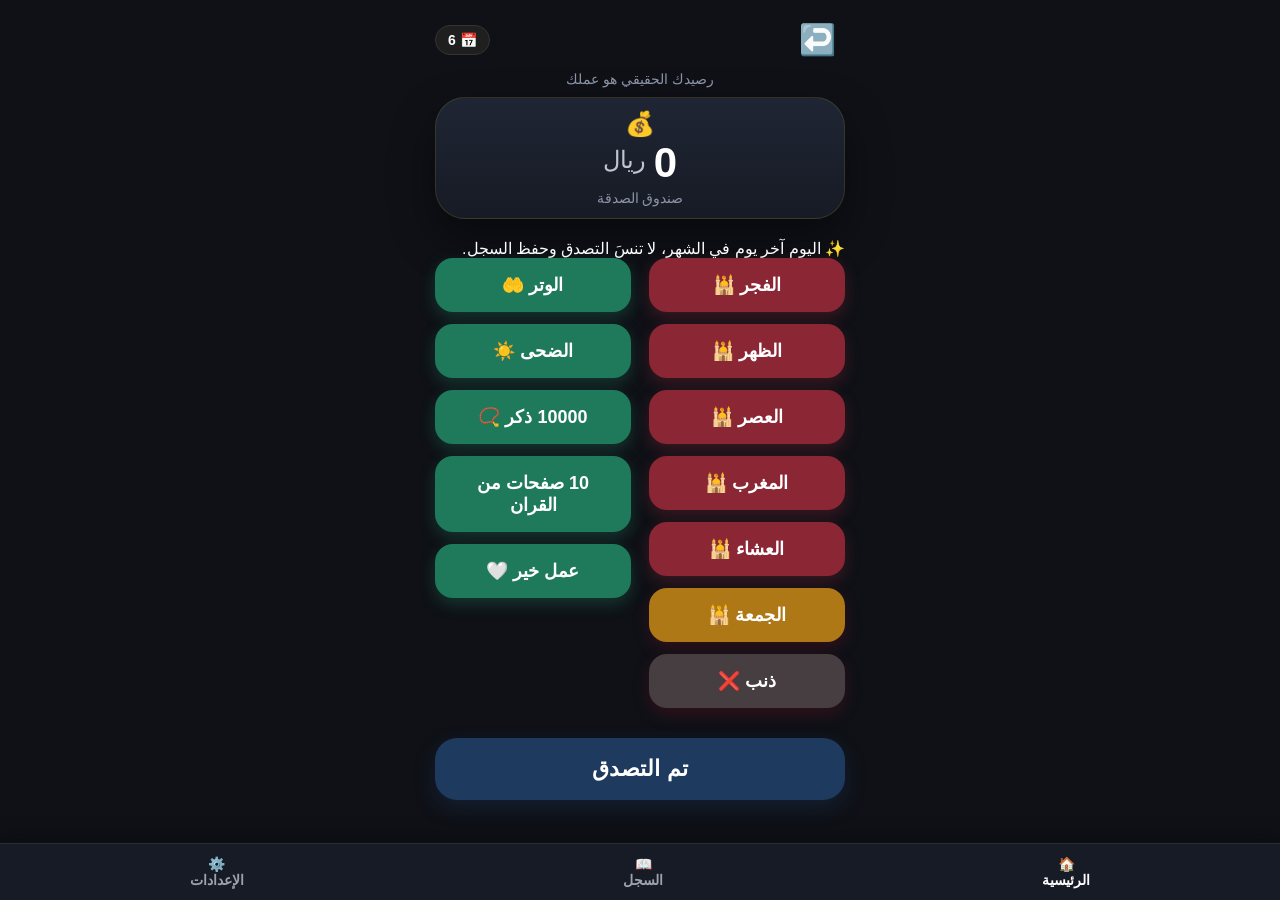
==== index.html @ b83147dc "Update index.html" ====
<!DOCTYPE html>
<html lang="ar" dir="rtl">

<head>
    <meta charset="UTF-8">
    <meta name="viewport" content="width=device-width, initial-scale=1.0">
    <title>ميزان</title>

<link rel="manifest" href="manifest.json">
<link rel="apple-touch-icon" href="icon.png">
<meta name="theme-color" content="#0f1117">
<link rel="stylesheet" href="style.css">
<meta name="apple-mobile-web-app-capable" content="yes">
<meta name="apple-mobile-web-app-status-bar-style" content="black">
    
</head>

<body>

    <div class="container">

        <!-- عنوان التطبيق -->
<header>

    <div class="header">
        <button id="undoBtn" class="undo-btn">↩️</button>
        <div id="dayBadge" class="day-badge">📅 17</div>
        
    </div>

    <p class="app-title">
        رصيدك الحقيقي هو عملك
    </p>

</header>

        <!-- صندوق الرصيد -->
        <section class="money-box">

    <div class="money-icon">
        💰
    </div>

    <div class="balance-area">

        <span id="balanceNumber" class="balance-number">
            0
        </span>

        <span class="currency">
            ريال
        </span>

    </div>

    <p class="balance-title">
        صندوق الصدقة
    </p>

</section>

<div id="monthReminder" class="month-reminder">
    ✨ اليوم آخر يوم في الشهر، لا تنسَ التصدق وحفظ السجل.
</div>

        <!-- الأزرار -->
        <section class="buttons">

            <!-- اليمين -->
            <div class="right-column">

                <button id="fajr" class="btn danger">
             الفجر 🕌
                </button>

                <button id="dhuhr" class="btn danger">
                     الظهر 🕌 
                </button>

                <button id="asr" class="btn danger">
                     العصر 🕌 
                </button>

                <button id="maghrib" class="btn danger">
                     المغرب 🕌
                </button>

                <button id="isha" class="btn danger">
                     العشاء 🕌
                </button>
                
                <button id="jumuah" class="btn jum">
     الجمعة 🕌
                </button>

                <button id="sin" class="btn sin">
                     ذنب ❌
                </button>

            </div>

            <!-- اليسار -->
            <div class="left-column">

                <button id="witr" class="btn good">
                     الوتر 🤲
                </button>

                <button id="duha" class="btn good">
                     الضحى ☀️
                </button>

                <button id="zikr" class="btn good">
                     10000 ذكر 📿
                </button>

                <button id="quran" class="btn good">
                     10 صفحات من القران
                </button>

                <button id="good" class="btn good">
                     عمل خير 🤍
                </button>

            </div>

        </section>

        <!-- زر التصدق -->

        <button id="donate" class="donate-btn">
            تم التصدق
        </button>

    </div>

    <script src="script.js"></script>


<nav class="bottom-nav">

    <a href="index.html" class="active">
        🏠<br>الرئيسية
    </a>

    <a href="history.html">
        📖<br>السجل
    </a>

    <a href="settings.html">
        ⚙️<br>الإعدادات
    </a>

</nav>

</body>
</html>
---- style.css ----
*{
    margin:0;
    padding:0;
    box-sizing:border-box;
    font-family:-apple-system,BlinkMacSystemFont,"Segoe UI",sans-serif;
}

body{
    background:#0f1117;
    color:#fff;
    min-height:100vh;
    display:flex;
    justify-content:center;
    align-items:flex-start;
    padding-top:4px;
}

.container{
    width:100%;
    max-width:450px;
    padding:8px 20px 20px;
    padding-bottom:90px;
}


header h1{
    font-size:40px;
    font-weight:800;
    letter-spacing:.5px;
    margin:0;
}

.money-box{
    background:linear-gradient(180deg,#1f2534,#171b25);
    border:1px solid rgba(255,215,0,.12);
    border-radius:30px;
    padding:12px 20px;
    text-align:center;
    margin-bottom:20px;
    box-shadow:0 20px 45px rgba(0,0,0,.45);
}

.money-icon{
    font-size:24px;
    margin-bottom:4px;
}

.balance-area{
    display:flex;
    justify-content:center;
    align-items:flex-end;
    gap:8px;
}

.balance-number{
    font-size:42px;
    font-weight:800;
    color:#ffffff;
    line-height:1;
}

.currency{
    font-size:24px;
    color:#bfc5d2;
    margin-bottom:10px;
}

.balance-title{
    margin-top:6px;
    color:#8b94a7;
    font-size:14px;
}

.buttons{
    display:flex;
    justify-content:space-between;
    gap:18px;
}

.right-column,
.left-column{
    display:flex;
    flex-direction:column;
    gap:12px;
    width:50%;
}

.btn{
    border:none;
    border-radius:18px;
    padding:16px;
    font-size:18px;
    cursor:pointer;
    transition:.25s;
    font-weight:600;
}

.btn:active{
    transform:scale(.96);
}

.danger{
    background:#8B2635;
    color:#fff;
    box-shadow:0 6px 15px rgba(139,38,53,.35);
}

.jum{
    background:#AF7817;
    color:#fff;
    box-shadow:0 6px 15px rgba(92,18,32,.45);
}

.good{
    background:#1F7A5C;
    color:#fff;
    box-shadow:0 6px 15px rgba(31,122,92,.35);
}

.sin{
    background:#463E41;
    color:#fff;
    box-shadow:0 6px 15px rgba(92,18,32,.45);
}

.donate-btn{
    width:100%;
    margin-top:30px;
    border:none;
    border-radius:22px;
    padding:18px;
    font-size:22px;
    font-weight:bold;
    background:#1E3A5F;
    color:#fff;
    cursor:pointer;
    transition:.25s;
    box-shadow:0 8px 20px rgba(30,58,95,.35);
}

.donate-btn:active{
    transform:scale(.97);
    background:#18314F;
}

@media(max-width:430px){

.balance{
    font-size:42px;
}

.btn{
    border-radius:22px;
padding:18px;
font-size:17px;
font-weight:700;
transition:.2s ease;
}

}

.bottom-nav{
    position:fixed;
    bottom:0;
    left:0;
    width:100%;
    background:#171b25;
    display:flex;
    justify-content:space-around;
    padding:12px 0;
    border-top:1px solid rgba(255,255,255,.08);
    box-shadow:0 -5px 20px rgba(0,0,0,.35);
}

.bottom-nav a{
    color:#9CA3AF;
    text-decoration:none;
    text-align:center;
    font-size:14px;
    font-weight:600;
}

.bottom-nav a.active{
    color:#ffffff;
}


.header{
    display:flex;
    justify-content:space-between;
    align-items:center;
    margin-bottom:4px;
}

.undo-btn{
    width:55px;
    height:55px;
    border:none;
    background:transparent;
    font-size:30px;
    cursor:pointer;
}

.app-title{
    text-align:center;
    color:#8b94a7;
    font-size:14px;
    font-weight:500;
    margin-bottom:10px;
}

.day-badge{
    background:#1f1f1f;
    color:#fff;
    border:1px solid #333;
    padding:6px 12px;
    border-radius:20px;
    font-size:14px;
    font-weight:600;
    transition:.3s;
}

.day-badge.last-day{
    background:#d4af37;
    color:#111;
    border-color:#d4af37;
    box-shadow:0 0 12px rgba(212,175,55,.5);
}
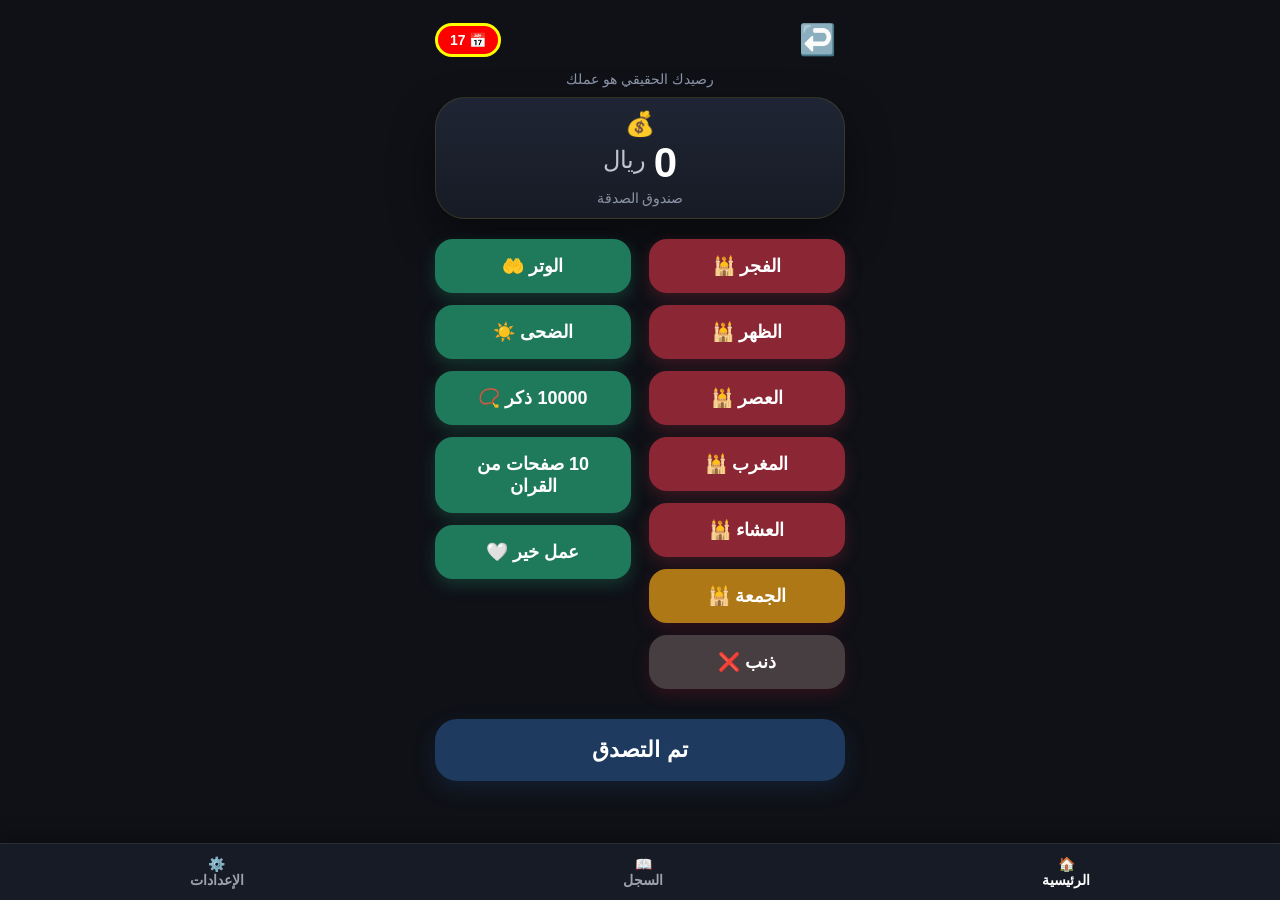
==== commit ae487d5e: "Update index.html" ====
--- a/index.html
+++ b/index.html
@@ -24,7 +24,7 @@
 
     <div class="header">
         <button id="undoBtn" class="undo-btn">↩️</button>
-        <div id="dayBadge" class="day-badge">📅 17</div>
+        <div id="dayBadge" class="day-badge last-day">📅 17</div>
         
     </div>
 
--- a/style.css
+++ b/style.css
@@ -221,8 +221,19 @@
 }
 
 .day-badge.last-day{
+    background:red !important;
+    color:white !important;
+    border:3px solid yellow !important;
+}
+
+.month-reminder{
+    display:none;
     background:#d4af37;
     color:#111;
-    border-color:#d4af37;
-    box-shadow:0 0 12px rgba(212,175,55,.5);
+    padding:12px;
+    margin:15px 0;
+    border-radius:12px;
+    text-align:center;
+    font-weight:bold;
+    box-shadow:0 0 12px rgba(212,175,55,.35);
 }
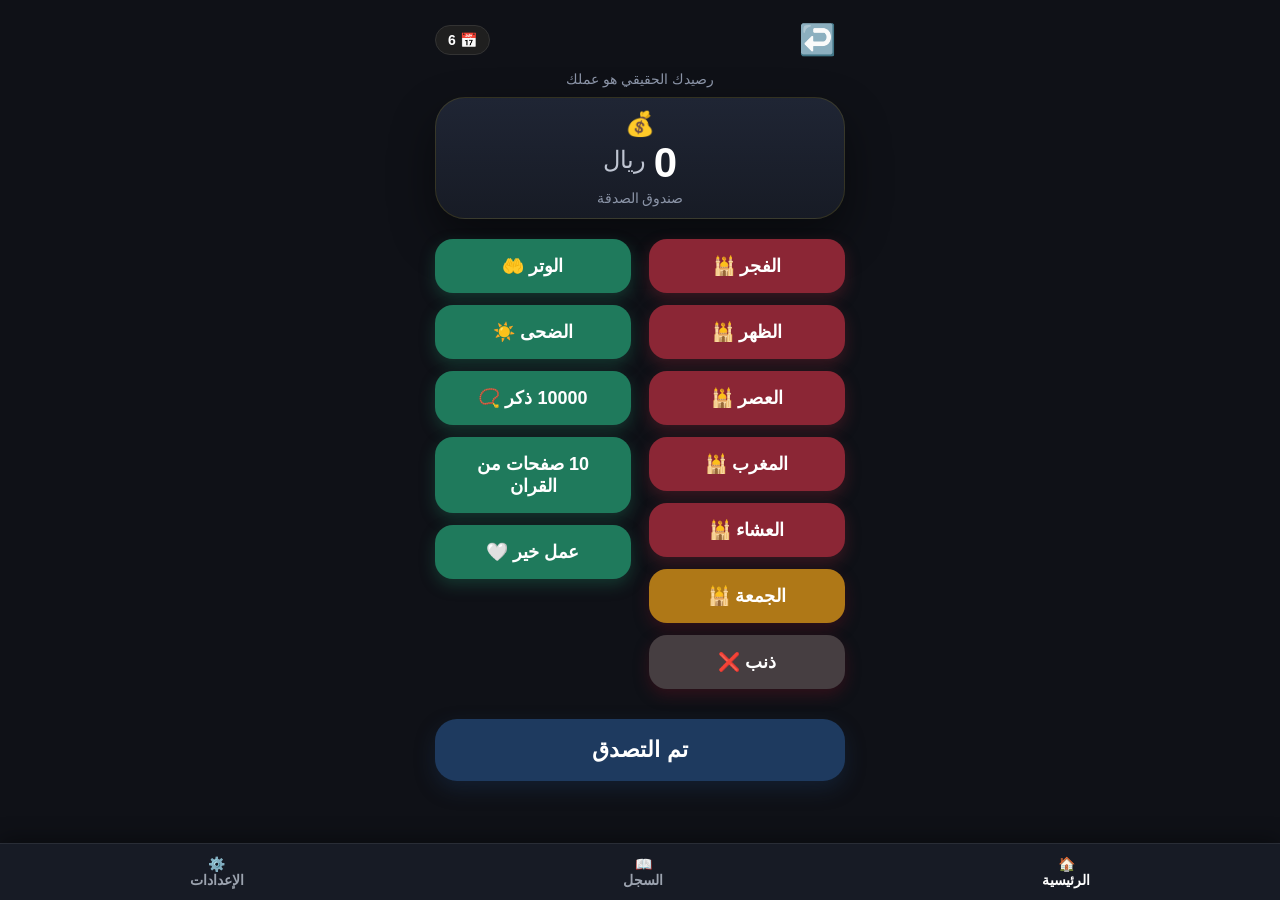
==== commit c5c7a196: "Update index.html" ====
--- a/index.html
+++ b/index.html
@@ -24,7 +24,7 @@
 
     <div class="header">
         <button id="undoBtn" class="undo-btn">↩️</button>
-        <div id="dayBadge" class="day-badge last-day">📅 17</div>
+        <div id="dayBadge" class="day-badge">📅 17</div>
         
     </div>
 
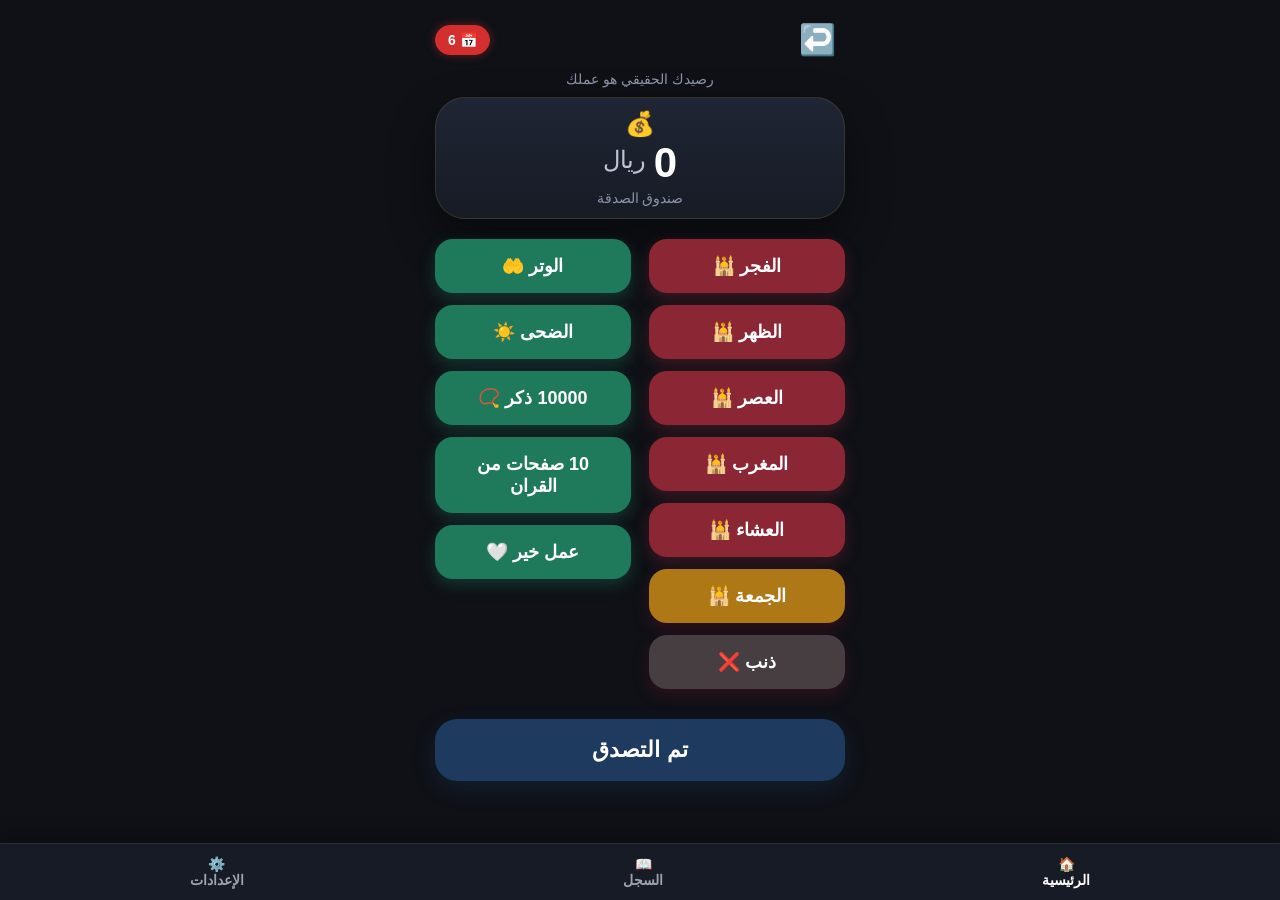
==== commit 78ba13e5: "Update index.html" ====
--- a/index.html
+++ b/index.html
@@ -24,7 +24,7 @@
 
     <div class="header">
         <button id="undoBtn" class="undo-btn">↩️</button>
-        <div id="dayBadge" class="day-badge">📅 17</div>
+        <div id="dayBadge" class="day-badge">17</div>
         
     </div>
 
--- a/style.css
+++ b/style.css
@@ -221,11 +221,11 @@
 }
 
 .day-badge.last-day{
-    background:red !important;
-    color:white !important;
-    border:3px solid yellow !important;
-}
-
+    background:#d32f2f;
+    color:#fff;
+    border:1px solid #d32f2f;
+    box-shadow:0 0 10px rgba(211,47,47,.45);
+}
 .month-reminder{
     display:none;
     background:#d4af37;
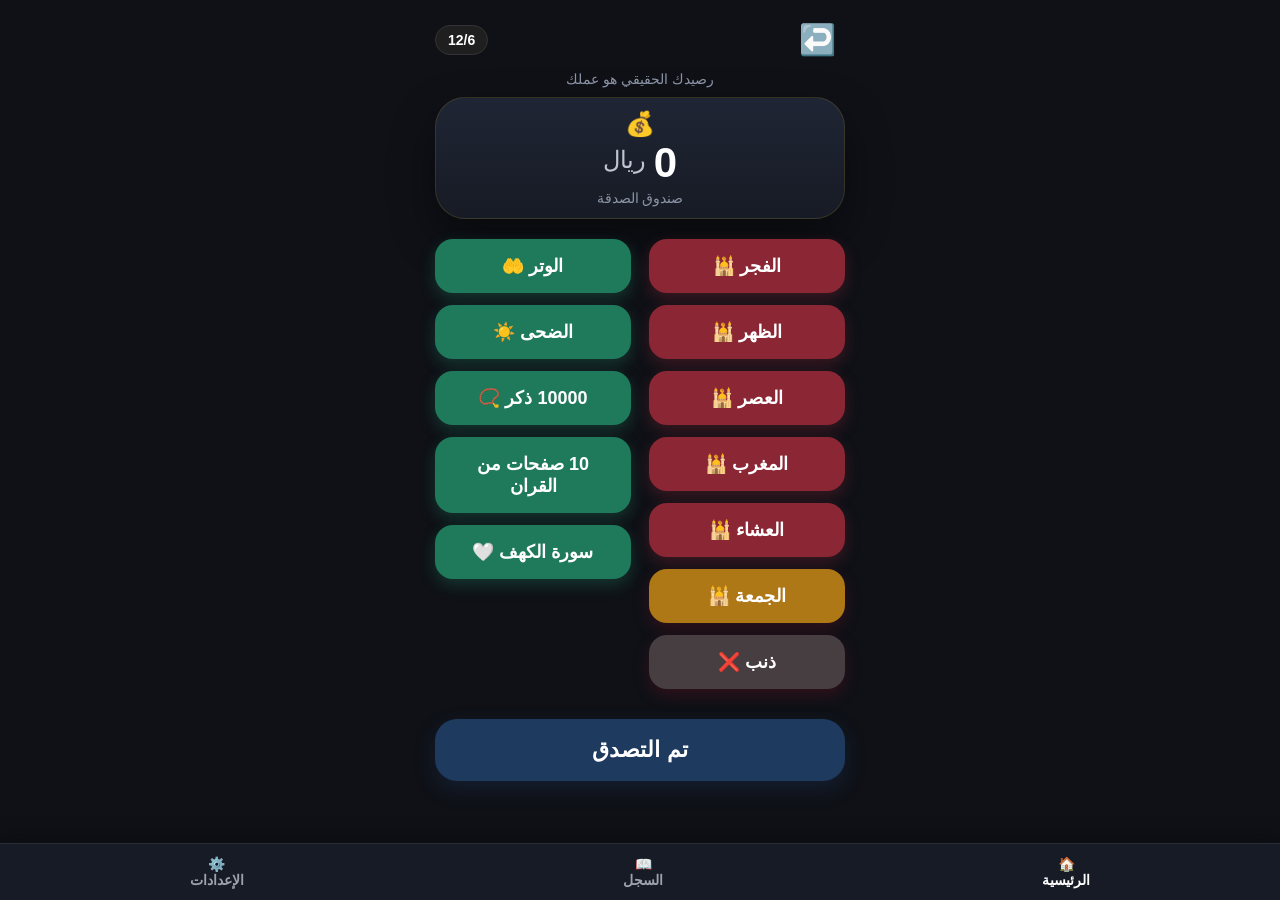
==== commit c8e661b1: "Update index.html" ====
--- a/index.html
+++ b/index.html
@@ -119,7 +119,7 @@
                 </button>
 
                 <button id="good" class="btn good">
-                     عمل خير 🤍
+                     سورة الكهف 🤍
                 </button>
 
             </div>
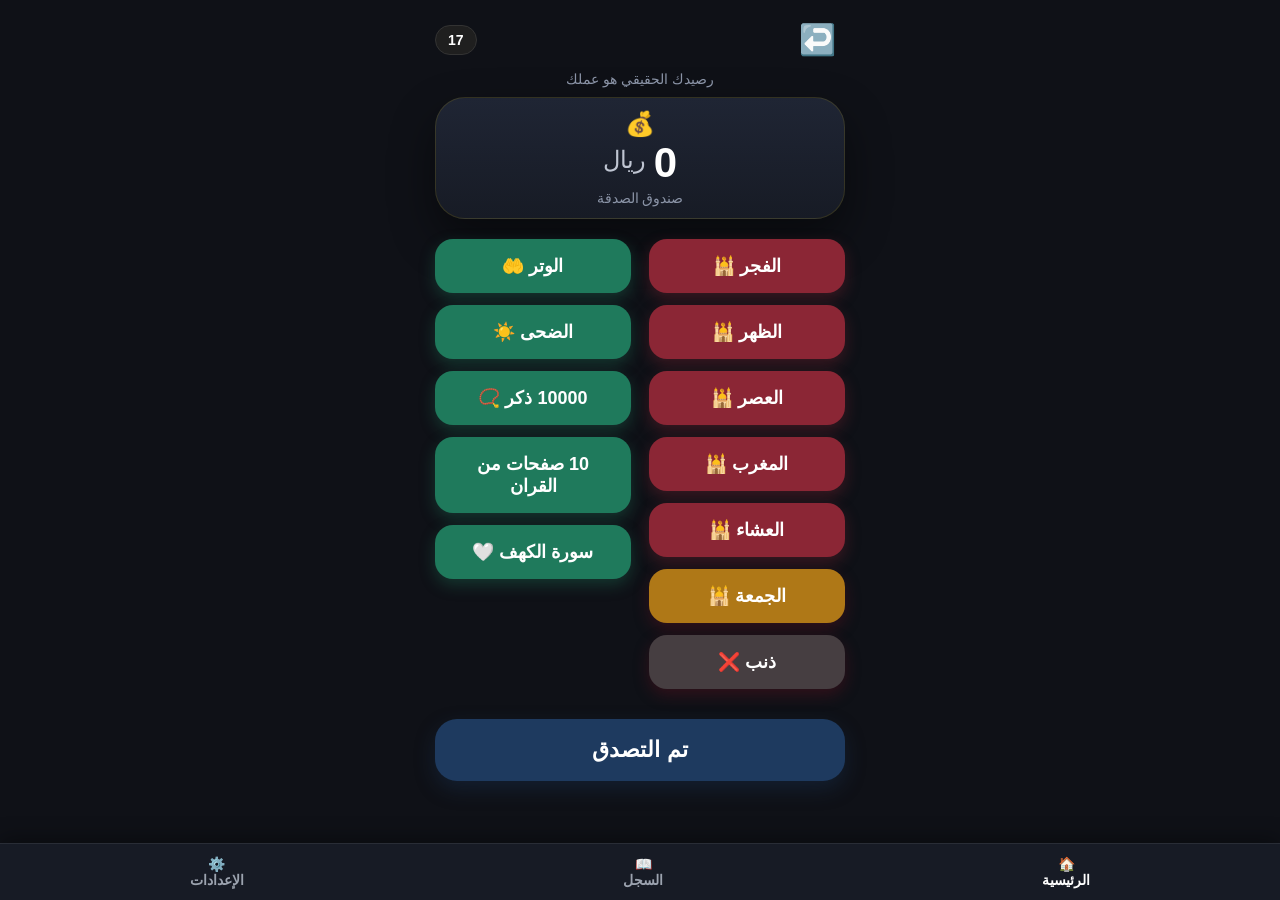
==== commit c5c0fa9b: "Update index.html" ====
--- a/index.html
+++ b/index.html
@@ -118,7 +118,7 @@
                      10 صفحات من القران
                 </button>
 
-                <button id="good" class="btn good">
+                <button id="khf" class="btn good">
                      سورة الكهف 🤍
                 </button>
 
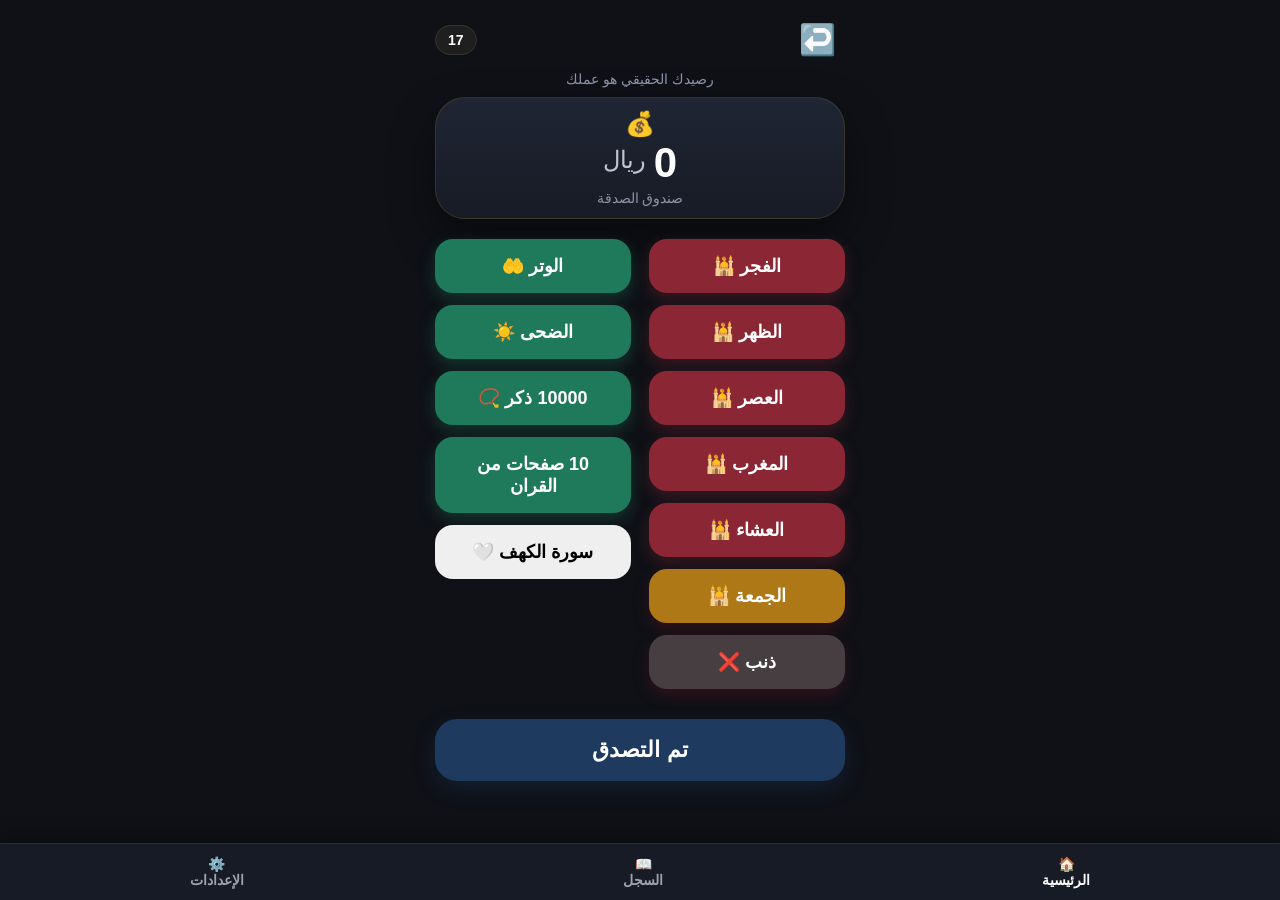
==== commit e1929c2e: "Update index.html" ====
--- a/index.html
+++ b/index.html
@@ -118,7 +118,7 @@
                      10 صفحات من القران
                 </button>
 
-                <button id="khf" class="btn good">
+                <button id="khf" class="btn khf">
                      سورة الكهف 🤍
                 </button>
 
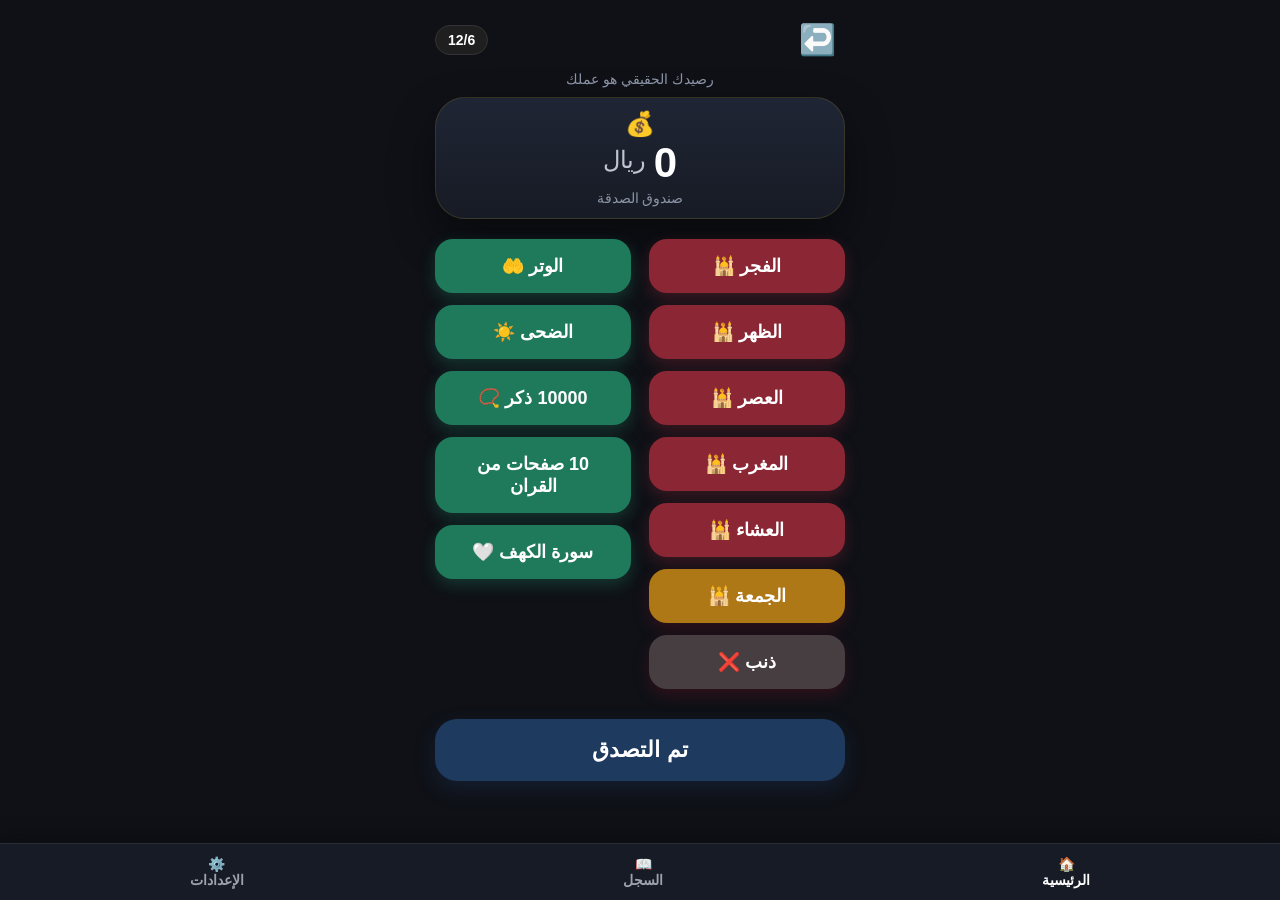
==== commit da06f29d: "Update index.html" ====
--- a/index.html
+++ b/index.html
@@ -118,7 +118,7 @@
                      10 صفحات من القران
                 </button>
 
-                <button id="khf" class="btn khf">
+                <button id="khf" class="btn good">
                      سورة الكهف 🤍
                 </button>
 
